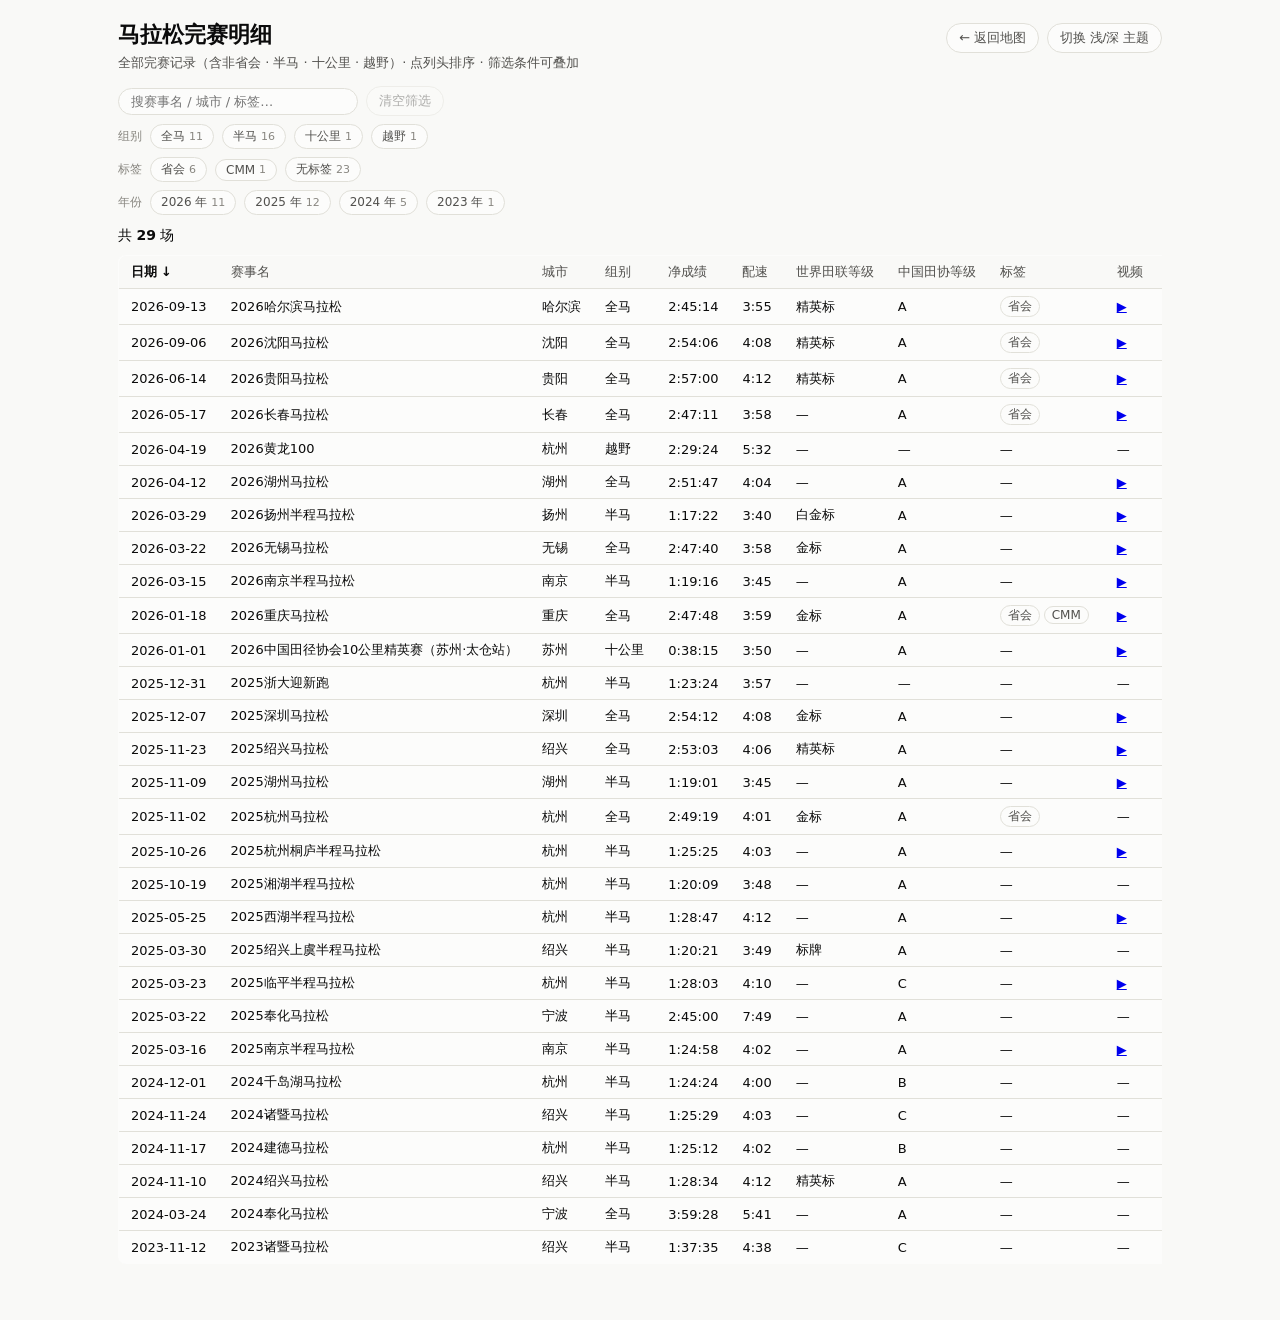
==== detail.html @ 9a2ef8f0 "省会破三足迹地图：静态页面 + Notion 同步脚本 两个页面共用同一份数据：地图页（index.html）把「已完赛的省会马拉松」按省份画成 中国地图，颜色深浅表示完赛场次，省份上标注该省最快官方" ====
<!doctype html>
<html lang="zh-CN">
<head>
<meta charset="utf-8">
<meta name="viewport" content="width=device-width, initial-scale=1">
<title>马拉松完赛明细</title>
<link rel="stylesheet" href="style.css">
<style>
  /* 本页独有：筛选区、chips、可排序表头、标签小圆片。其余在 style.css 里。 */
  .filters { display: flex; flex-direction: column; gap: 8px; margin: 14px 0 12px; }
  .filter-row { display: flex; align-items: center; gap: 8px; flex-wrap: wrap; }
  .filter-label { color: var(--muted); font-size: 12px; }
  #q {
    border: 1px solid var(--hairline);
    background: var(--surface);
    color: var(--ink);
    font-family: inherit;
    font-size: 13px;
    padding: 5px 12px;
    border-radius: 999px;
    width: 240px;
    max-width: 100%;
  }
  .chip {
    display: inline-flex;
    align-items: center;
    gap: 4px;
    border: 1px solid var(--hairline);
    background: var(--surface);
    color: var(--ink-2);
    font-family: inherit;
    font-size: 12px;
    padding: 3px 10px;
    border-radius: 999px;
    cursor: pointer;
    white-space: nowrap;
  }
  .chip[aria-pressed="true"] { background: var(--ink); border-color: var(--ink); color: var(--surface); }
  .chip-n { color: var(--muted); font-size: 11px; }
  .chip[aria-pressed="true"] .chip-n { color: var(--surface); opacity: 0.7; }
  .tool-btn:disabled { opacity: 0.45; cursor: default; }
  /* 11 列比地图页那张表宽得多，nowrap 之下 width:100% 反而让列宽分配别扭 */
  #list table { width: auto; min-width: 100%; }
  .th-btn {
    font: inherit;
    color: inherit;
    background: none;
    border: 0;
    padding: 0;
    cursor: pointer;
    white-space: nowrap;
  }
  .th-btn:hover { color: var(--ink); }
  th[aria-sort="ascending"], th[aria-sort="descending"] { color: var(--ink); font-weight: 600; }
  .sort-ind { margin-left: 4px; color: var(--muted); }
  th[aria-sort="ascending"] .sort-ind, th[aria-sort="descending"] .sort-ind { color: inherit; }
  .tag-pill {
    display: inline-block;
    border: 1px solid var(--hairline);
    border-radius: 999px;
    padding: 1px 7px;
    margin-right: 4px;
    font-size: 12px;
    color: var(--ink-2);
  }
</style>
</head>
<body>
<div class="page">
  <header>
    <div>
      <h1>马拉松完赛明细</h1>
      <p class="subtitle">全部完赛记录（含非省会 · 半马 · 十公里 · 越野）· 点列头排序 · 筛选条件可叠加</p>
    </div>
    <div class="tools">
      <a class="tool-btn" href="index.html">← 返回地图</a>
      <button id="theme-toggle" class="tool-btn" type="button">切换 浅/深 主题</button>
    </div>
  </header>

  <div id="filters" class="filters"></div>
  <p id="count" class="stat-line" aria-live="polite"></p>
  <div id="list"></div>
</div>

<script src="data/races.js"></script>
<script src="format.js"></script>
<script src="detail.js"></script>
</body>
</html>
---- style.css ----
/* 地图页（index.html）与明细页（detail.html）共用的样式：
   CSS 变量与浅深主题、页面骨架、按钮、表格。
   各页自己独有的规则写在各自 html 的 <style> 里，且要排在本文件之后。 */

:root {
  color-scheme: light;
  --page:   #f9f9f7;
  --surface: #fcfcfb;
  --ink:    #0b0b0b;
  --ink-2:  #52514e;
  --muted:  #898781;
  --hairline: #e1e0d9;
}
@media (prefers-color-scheme: dark) {
  :root:not([data-theme="light"]) {
    color-scheme: dark;
    --page:   #0d0d0d;
    --surface: #1a1a19;
    --ink:    #ffffff;
    --ink-2:  #c3c2b7;
    --muted:  #898781;
    --hairline: #2c2c2a;
  }
}
:root[data-theme="dark"] {
  color-scheme: dark;
  --page:   #0d0d0d;
  --surface: #1a1a19;
  --ink:    #ffffff;
  --ink-2:  #c3c2b7;
  --muted:  #898781;
  --hairline: #2c2c2a;
}
* { box-sizing: border-box; }
body {
  margin: 0;
  background: var(--page);
  color: var(--ink);
  font-family: system-ui, -apple-system, "Segoe UI", "PingFang SC", "Microsoft YaHei", sans-serif;
}
.page {
  max-width: 1080px;
  margin: 0 auto;
  padding: 20px 18px 56px;
}
header {
  display: flex;
  align-items: baseline;
  justify-content: space-between;
  gap: 12px;
  flex-wrap: wrap;
  margin-bottom: 4px;
}
h1 { font-size: 22px; margin: 0 0 4px; font-weight: 650; }
.subtitle { color: var(--ink-2); font-size: 13px; margin: 0; }
.tools { display: flex; gap: 8px; }
.tool-btn {
  border: 1px solid var(--hairline);
  background: var(--surface);
  color: var(--ink-2);
  font-size: 13px;
  padding: 5px 12px;
  border-radius: 999px;
  cursor: pointer;
  white-space: nowrap;
}
/* 返回地图是个 <a>，得把下划线去掉才和旁边的按钮长得一样 */
a.tool-btn { text-decoration: none; }
.stat-line { color: var(--ink); font-size: 14px; margin: 0 0 10px; }
.stat-line b { font-weight: 650; }
table {
  width: 100%;
  border-collapse: collapse;
  font-size: 13px;
  background: var(--surface);
  border: 1px solid var(--hairline);
  border-radius: 8px;
  overflow: hidden;
}
th, td {
  text-align: left;
  padding: 7px 12px;
  border-bottom: 1px solid var(--hairline);
}
th { color: var(--ink-2); font-weight: 500; background: var(--page); }
tr:last-child td { border-bottom: none; }
/* 表格列多，窄屏放不下就横向滚动，别把页面撑破 */
.table-wrap { overflow-x: auto; }
.table-wrap th, .table-wrap td { white-space: nowrap; }
.empty-tip, .muted-note { color: var(--muted); font-size: 13px; }
.muted-note { font-size: 12px; margin-top: 10px; }
code { background: var(--page); border: 1px solid var(--hairline); border-radius: 4px; padding: 0 4px; font-size: 12px; }
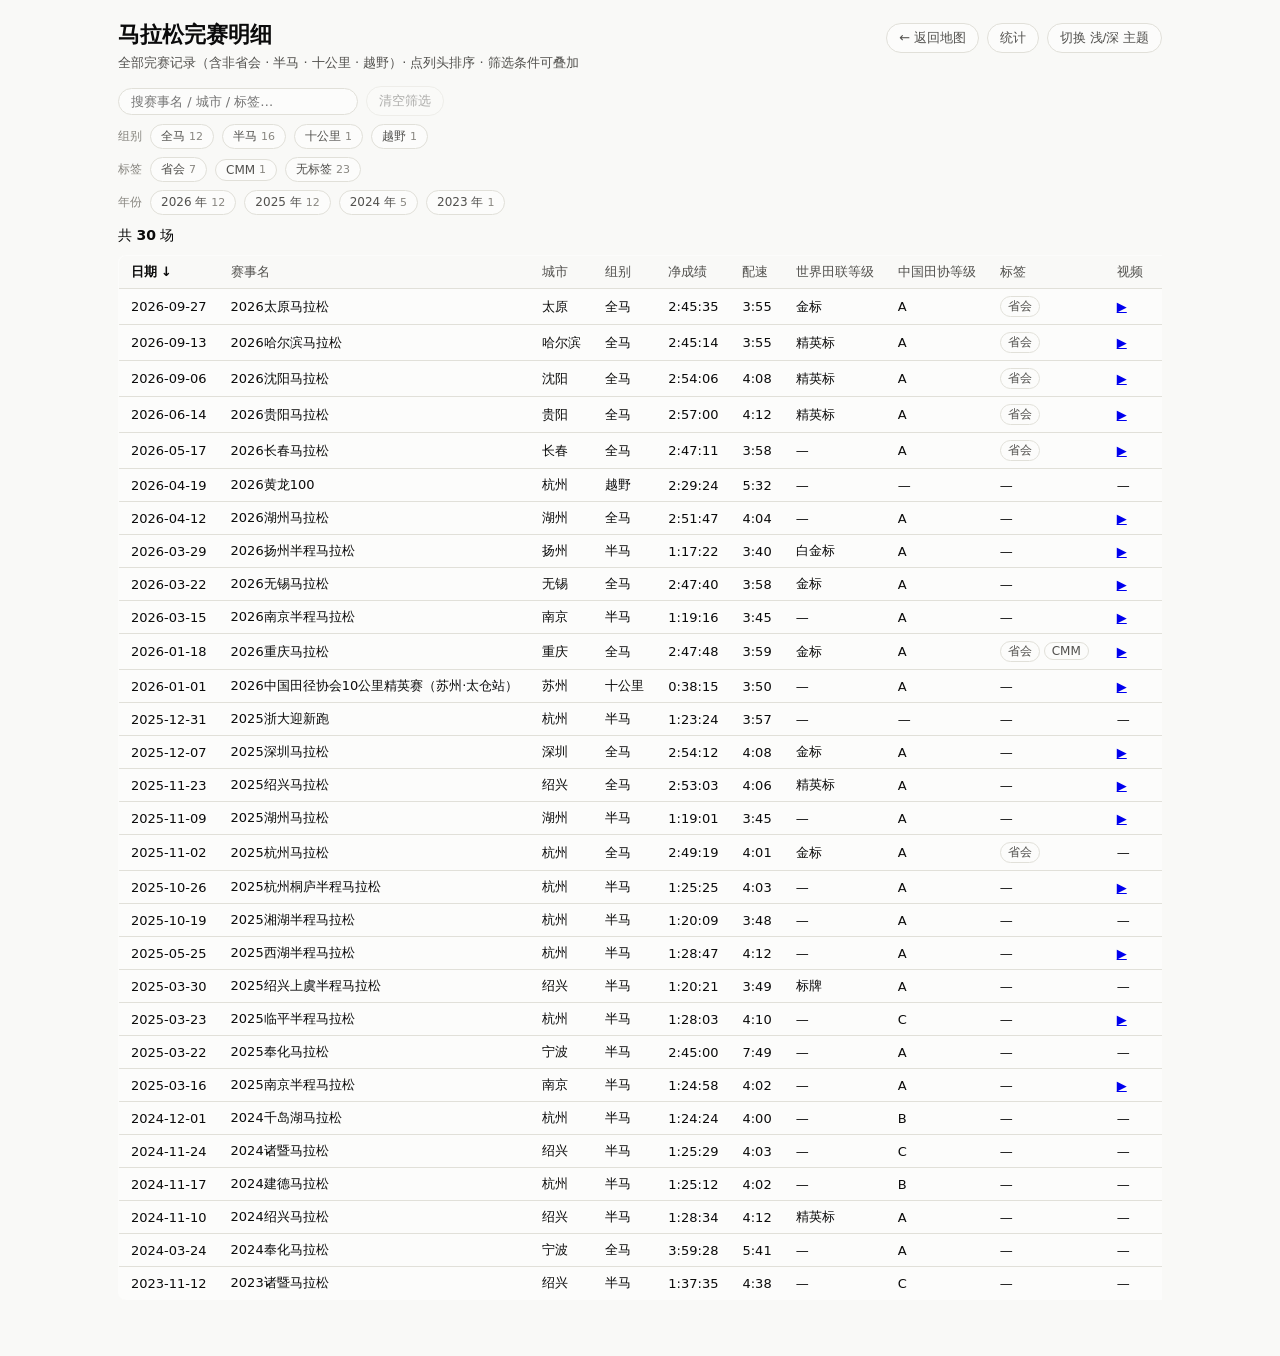
==== commit da104f0d: "新增统计页：统计全部现算，README 不再写死数字 新增第三个视图 stats.html / stats.js：概览、年度分布、组别分布、 每组最好成绩前三、赛事等级、数据口径，全部由 data/r" ====
--- a/detail.html
+++ b/detail.html
@@ -74,6 +74,7 @@
     </div>
     <div class="tools">
       <a class="tool-btn" href="index.html">← 返回地图</a>
+      <a class="tool-btn" href="stats.html">统计</a>
       <button id="theme-toggle" class="tool-btn" type="button">切换 浅/深 主题</button>
     </div>
   </header>
